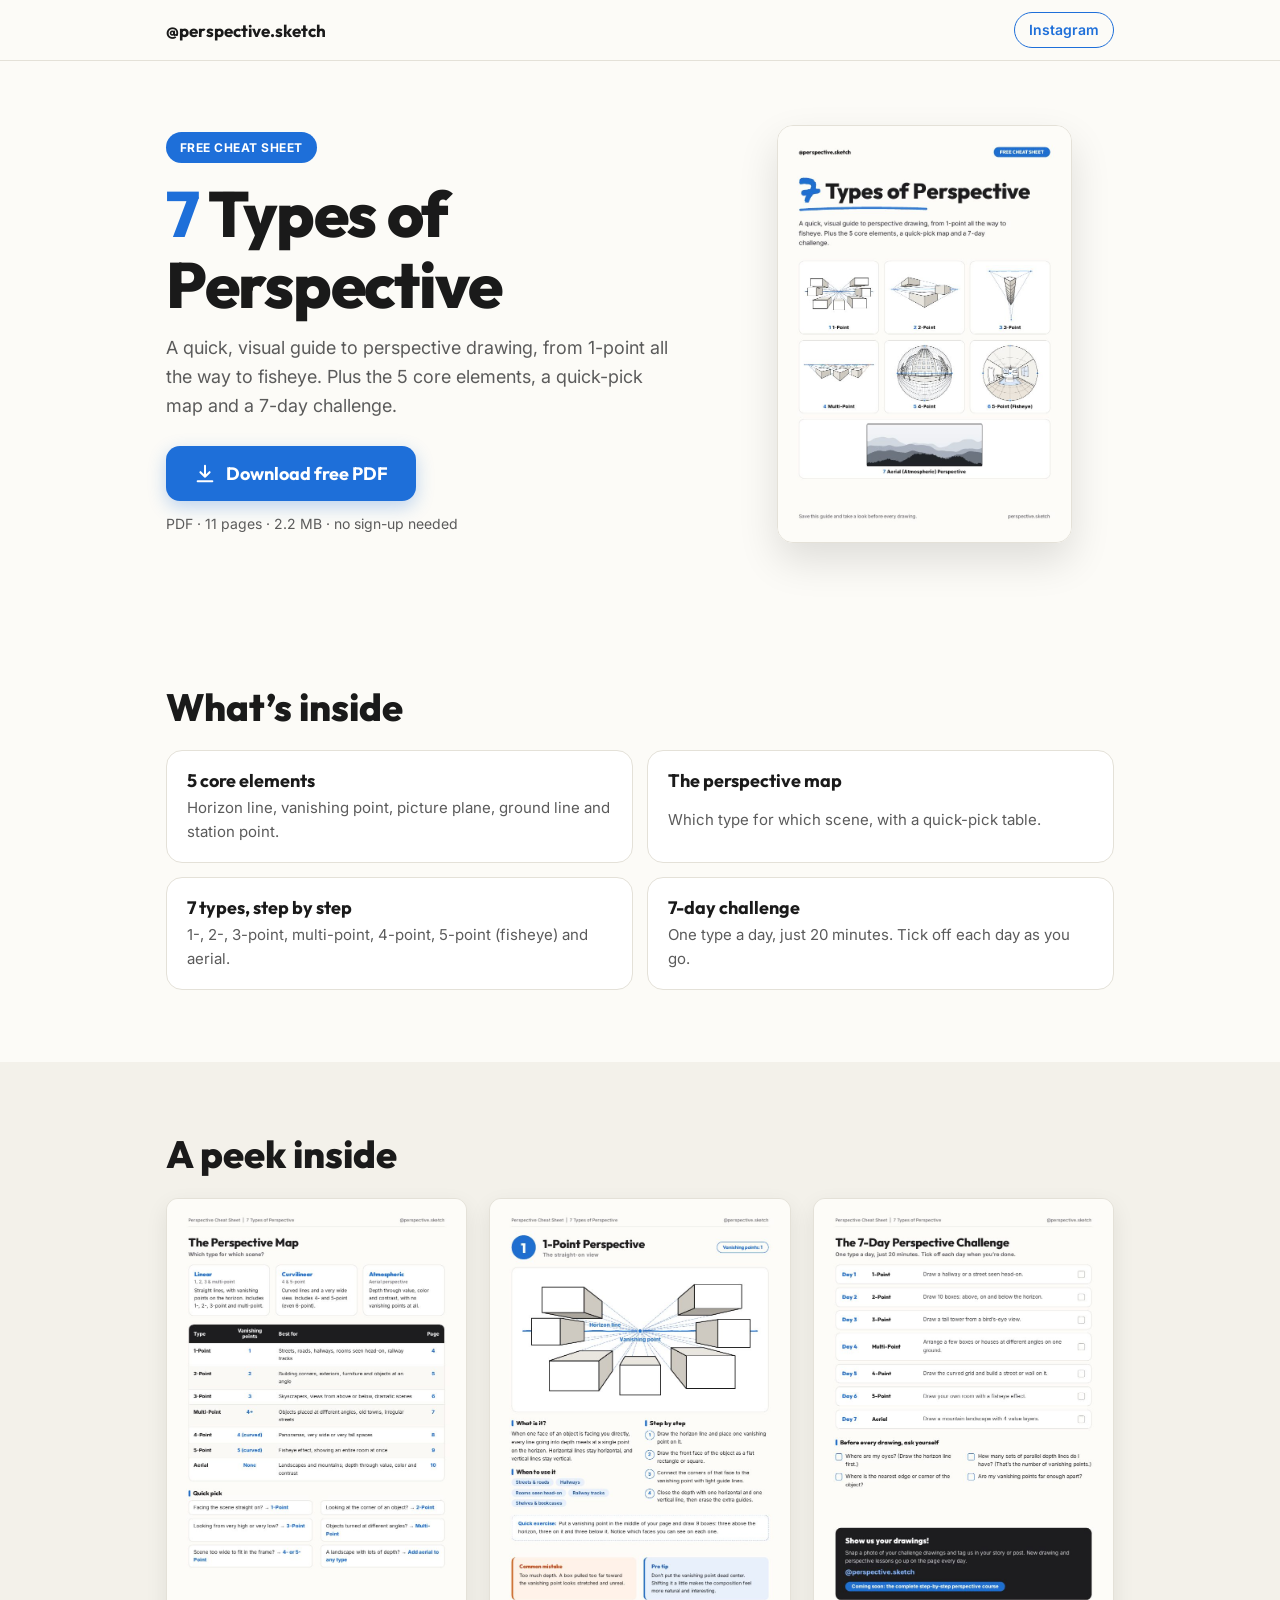
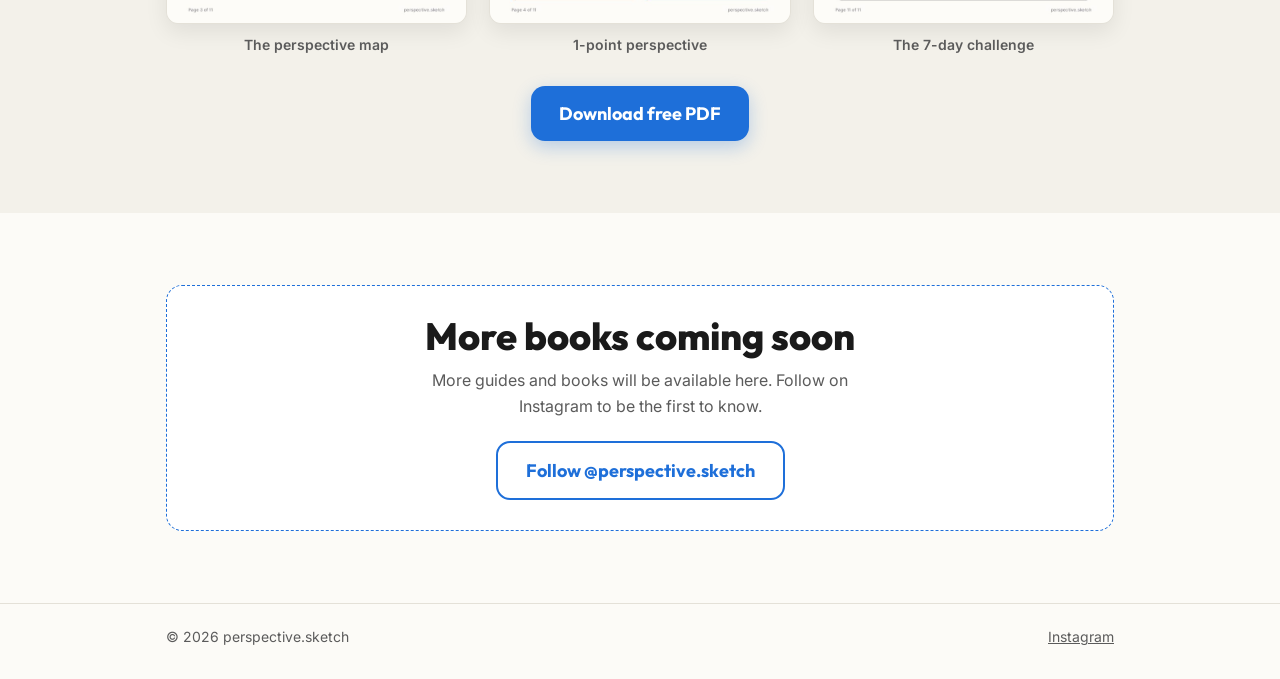
==== index.html @ 7cd2d67f "Add landing page with free perspective cheat sheet download Static site: hero with download button, " ====
<!doctype html>
<html lang="en">
<head>
  <meta charset="utf-8">
  <meta name="viewport" content="width=device-width, initial-scale=1">
  <title>7 Types of Perspective – Free Cheat Sheet | perspective.sketch</title>
  <meta name="description" content="A free, visual guide to perspective drawing: 1-point to fisheye, the 5 core elements, a quick-pick map and a 7-day challenge. Download the PDF.">
  <meta property="og:title" content="7 Types of Perspective – Free Cheat Sheet">
  <meta property="og:description" content="Free 11-page PDF: every type of perspective drawing, step by step, plus a 7-day challenge.">
  <meta property="og:type" content="website">
  <meta name="theme-color" content="#1e6fd9">
  <link rel="icon" href="assets/favicon.svg" type="image/svg+xml">
  <link rel="preconnect" href="https://fonts.googleapis.com">
  <link rel="preconnect" href="https://fonts.gstatic.com" crossorigin>
  <link href="https://fonts.googleapis.com/css2?family=Inter:wght@400;500;600&family=Outfit:wght@600;700;800&display=swap" rel="stylesheet">
  <link rel="stylesheet" href="assets/style.css">
</head>
<body>

<header class="site-header">
  <div class="wrap bar">
    <a class="brand" href="./">@perspective.sketch</a>
    <a class="pill" href="https://www.instagram.com/perspective.sketch/" rel="noopener">Instagram</a>
  </div>
</header>

<main>
  <section class="hero">
    <div class="wrap hero-grid">
      <div class="hero-text">
        <span class="badge">Free cheat sheet</span>
        <h1><span class="seven">7</span> Types of Perspective</h1>
        <p class="lead">A quick, visual guide to perspective drawing, from 1-point all the way to fisheye. Plus the 5 core elements, a quick-pick map and a 7-day challenge.</p>

        <a class="btn" href="downloads/7-types-of-perspective-cheat-sheet.pdf" download>
          <svg viewBox="0 0 24 24" width="22" height="22" aria-hidden="true"><path fill="none" stroke="currentColor" stroke-width="2.2" stroke-linecap="round" stroke-linejoin="round" d="M12 3v12m0 0l-5-5m5 5l5-5M4 20h16"/></svg>
          Download free PDF
        </a>
        <p class="meta">PDF · 11 pages · 2.2 MB · no sign-up needed</p>
      </div>

      <a class="cover" href="downloads/7-types-of-perspective-cheat-sheet.pdf" download aria-label="Download the cheat sheet">
        <img src="assets/img/cover.jpg" width="827" height="1170" alt="Cover of the 7 Types of Perspective cheat sheet">
      </a>
    </div>
  </section>

  <section class="section">
    <div class="wrap">
      <h2>What&rsquo;s inside</h2>
      <ul class="cards">
        <li><b>5 core elements</b><span>Horizon line, vanishing point, picture plane, ground line and station point.</span></li>
        <li><b>The perspective map</b><span>Which type for which scene, with a quick-pick table.</span></li>
        <li><b>7 types, step by step</b><span>1-, 2-, 3-point, multi-point, 4-point, 5-point (fisheye) and aerial.</span></li>
        <li><b>7-day challenge</b><span>One type a day, just 20 minutes. Tick off each day as you go.</span></li>
      </ul>
    </div>
  </section>

  <section class="section alt">
    <div class="wrap">
      <h2>A peek inside</h2>
      <div class="previews">
        <figure><img src="assets/img/preview-map.jpg" loading="lazy" width="827" height="1170" alt="Page 3: the perspective map"><figcaption>The perspective map</figcaption></figure>
        <figure><img src="assets/img/preview-1-point.jpg" loading="lazy" width="827" height="1170" alt="Page 4: 1-point perspective"><figcaption>1-point perspective</figcaption></figure>
        <figure><img src="assets/img/preview-challenge.jpg" loading="lazy" width="827" height="1170" alt="Page 11: the 7-day challenge"><figcaption>The 7-day challenge</figcaption></figure>
      </div>
      <p class="center"><a class="btn" href="downloads/7-types-of-perspective-cheat-sheet.pdf" download>Download free PDF</a></p>
    </div>
  </section>

  <section class="section" id="books">
    <div class="wrap">
      <div class="soon">
        <h2>More books coming soon</h2>
        <p>More guides and books will be available here. Follow on Instagram to be the first to know.</p>
        <a class="btn ghost" href="https://www.instagram.com/perspective.sketch/" rel="noopener">Follow @perspective.sketch</a>
      </div>
    </div>
  </section>
</main>

<footer class="site-footer">
  <div class="wrap">
    <span>&copy; 2026 perspective.sketch</span>
    <a href="https://www.instagram.com/perspective.sketch/" rel="noopener">Instagram</a>
  </div>
</footer>

</body>
</html>
---- assets/style.css ----
:root {
  --bg: #fcfbf7;
  --surface: #ffffff;
  --alt: #f3f1ea;
  --ink: #1a1a1a;
  --muted: #5b5b5b;
  --line: #e4e1d8;
  --blue: #1e6fd9;
  --blue-dark: #1859b0;
  --radius: 16px;
}

* { box-sizing: border-box; }

html { -webkit-text-size-adjust: 100%; scroll-behavior: smooth; }

body {
  margin: 0;
  background: var(--bg);
  color: var(--ink);
  font: 400 16px/1.6 Inter, ui-sans-serif, system-ui, -apple-system, "Segoe UI", Roboto, sans-serif;
}

img { max-width: 100%; height: auto; display: block; }

.wrap { width: 100%; max-width: 980px; margin: 0 auto; padding: 0 16px; }

h1, h2 { font-family: Outfit, Inter, system-ui, sans-serif; line-height: 1.1; margin: 0; }

/* header */
.site-header { border-bottom: 1px solid var(--line); background: var(--bg); }
.bar { display: flex; align-items: center; justify-content: space-between; height: 60px; }
.brand { font: 700 17px Outfit, Inter, sans-serif; color: var(--ink); text-decoration: none; }
.pill {
  font-weight: 600; font-size: 14px; color: var(--blue); text-decoration: none;
  border: 1.5px solid var(--blue); padding: 6px 14px; border-radius: 999px;
}
.pill:hover { background: var(--blue); color: #fff; }

/* hero */
.hero { padding: 36px 0 48px; }
.hero-grid { display: grid; gap: 32px; align-items: center; }
.badge {
  display: inline-block; background: var(--blue); color: #fff; font-weight: 700; font-size: 12px;
  letter-spacing: .04em; text-transform: uppercase; padding: 6px 14px; border-radius: 999px;
}
h1 { font-size: clamp(40px, 11vw, 64px); font-weight: 800; margin: 16px 0 14px; letter-spacing: -.02em; }
.seven { color: var(--blue); }
.lead { font-size: 18px; color: var(--muted); margin: 0 0 26px; max-width: 34em; }
.meta { font-size: 14px; color: var(--muted); margin: 12px 0 0; }

.btn {
  display: inline-flex; align-items: center; justify-content: center; gap: 10px;
  background: var(--blue); color: #fff; text-decoration: none;
  font: 700 18px Outfit, Inter, sans-serif; padding: 16px 28px; border-radius: 14px;
  box-shadow: 0 6px 18px rgba(30, 111, 217, .28);
  transition: background .15s, transform .15s;
}
.btn:hover { background: var(--blue-dark); transform: translateY(-1px); }
.btn:focus-visible, .pill:focus-visible, .cover:focus-visible, a:focus-visible { outline: 3px solid #0b3d85; outline-offset: 3px; }
.hero-text .btn { width: 100%; }
.btn.ghost { background: transparent; color: var(--blue); border: 2px solid var(--blue); box-shadow: none; }
.btn.ghost:hover { background: var(--blue); color: #fff; }

.cover { justify-self: center; width: min(78%, 360px); border-radius: var(--radius); overflow: hidden;
  border: 1px solid var(--line); box-shadow: 0 18px 40px rgba(0, 0, 0, .12); transition: transform .2s; }
.cover:hover { transform: rotate(-1deg) scale(1.01); }

/* sections */
.section { padding: 48px 0; }
.section.alt { background: var(--alt); }
.section h2 { font-size: clamp(28px, 7vw, 38px); font-weight: 800; margin-bottom: 22px; }
.center { text-align: center; margin: 30px 0 0; }

.cards { list-style: none; margin: 0; padding: 0; display: grid; gap: 14px; }
.cards li {
  background: var(--surface); border: 1px solid var(--line); border-radius: var(--radius);
  padding: 18px 20px; display: grid; gap: 4px;
}
.cards b { font: 700 18px Outfit, Inter, sans-serif; }
.cards span { color: var(--muted); font-size: 15px; }

.previews { display: grid; gap: 22px; }
.previews figure { margin: 0; }
.previews img { border: 1px solid var(--line); border-radius: 12px; box-shadow: 0 8px 22px rgba(0, 0, 0, .08); background: #fff; }
.previews figcaption { margin-top: 10px; font-weight: 600; font-size: 14px; color: var(--muted); text-align: center; }

.soon {
  background: var(--surface); border: 1.5px dashed var(--blue); border-radius: var(--radius);
  padding: 30px 22px; text-align: center;
}
.soon h2 { margin-bottom: 10px; }
.soon p { color: var(--muted); margin: 0 auto 22px; max-width: 30em; }

/* footer */
.site-footer { border-top: 1px solid var(--line); padding: 22px 0 30px; font-size: 14px; color: var(--muted); }
.site-footer .wrap { display: flex; justify-content: space-between; gap: 12px; flex-wrap: wrap; }
.site-footer a { color: var(--muted); }

/* desktop */
@media (min-width: 760px) {
  .hero { padding: 64px 0 72px; }
  .hero-grid { grid-template-columns: 1.15fr .85fr; gap: 56px; }
  .hero-text .btn { width: auto; }
  .cards { grid-template-columns: repeat(2, 1fr); }
  .previews { grid-template-columns: repeat(3, 1fr); }
  .section { padding: 72px 0; }
}

@media (prefers-reduced-motion: reduce) {
  html { scroll-behavior: auto; }
  .btn, .cover { transition: none; }
}
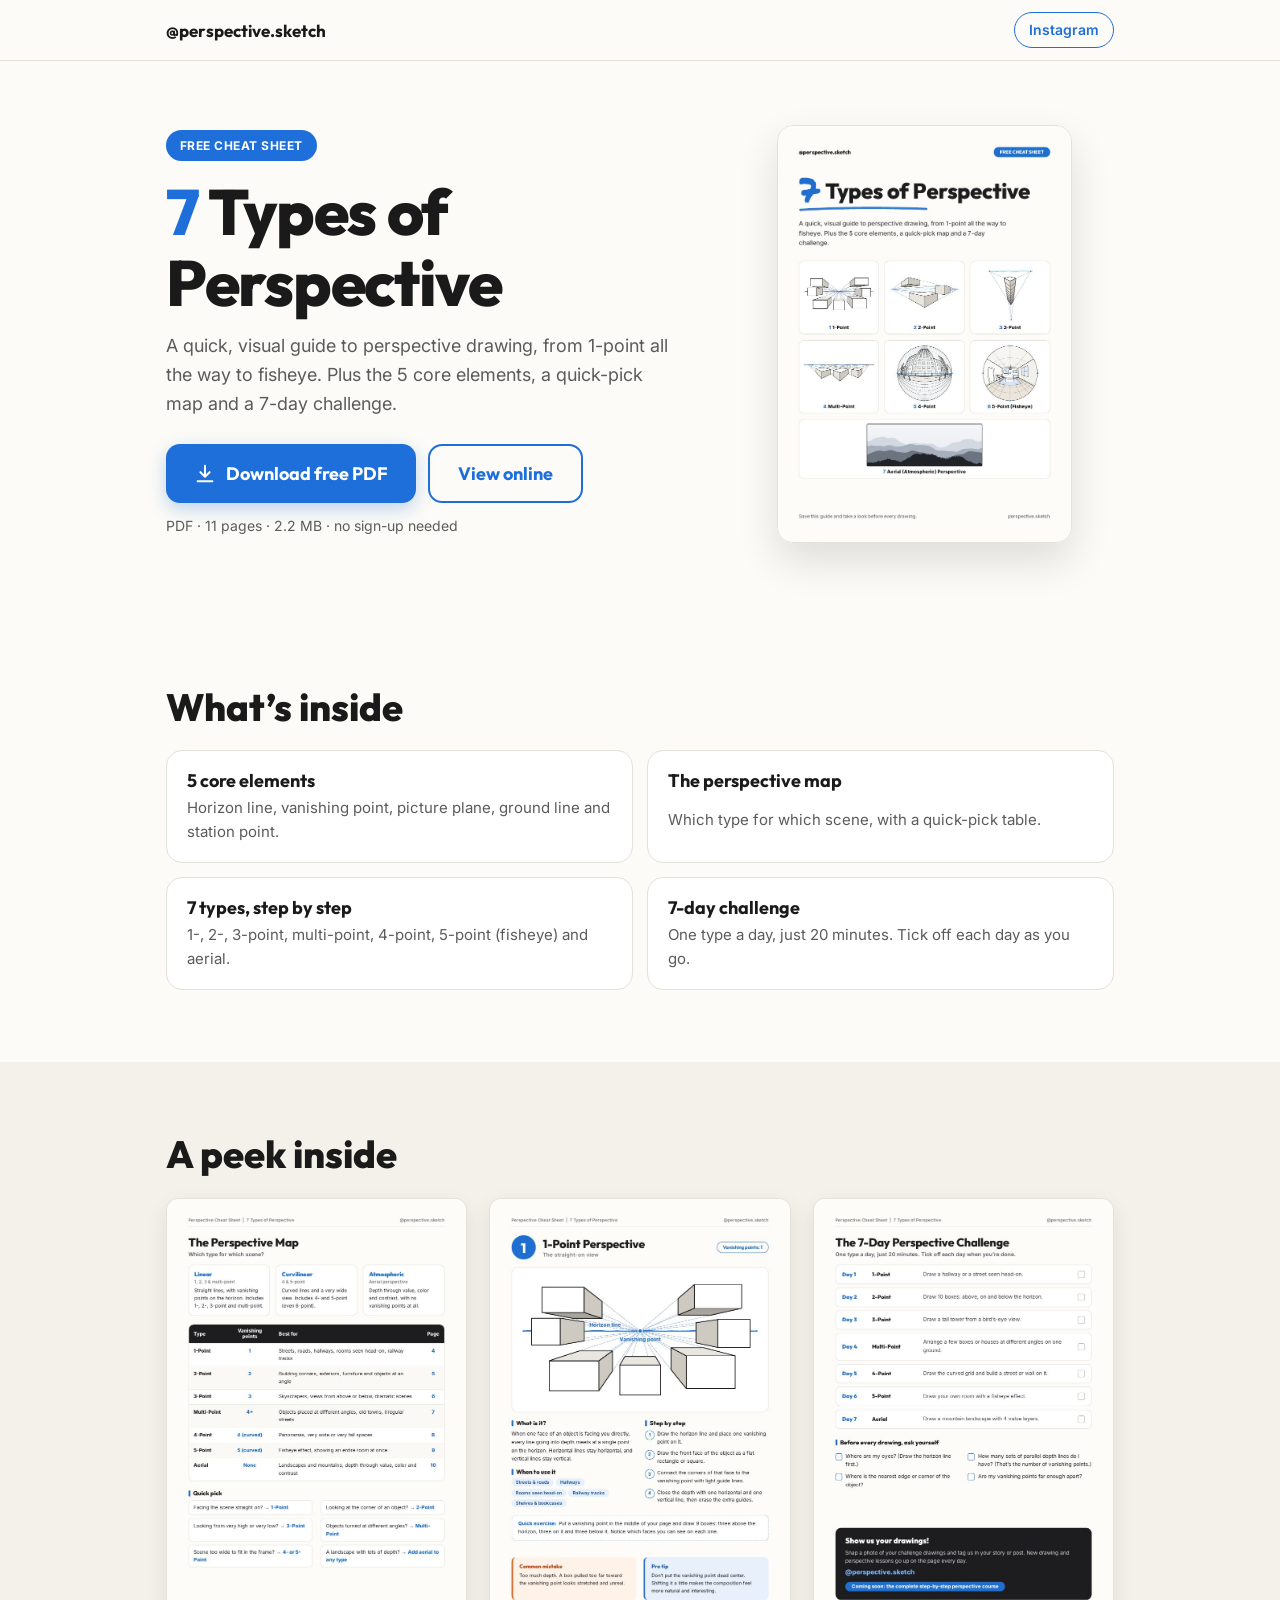
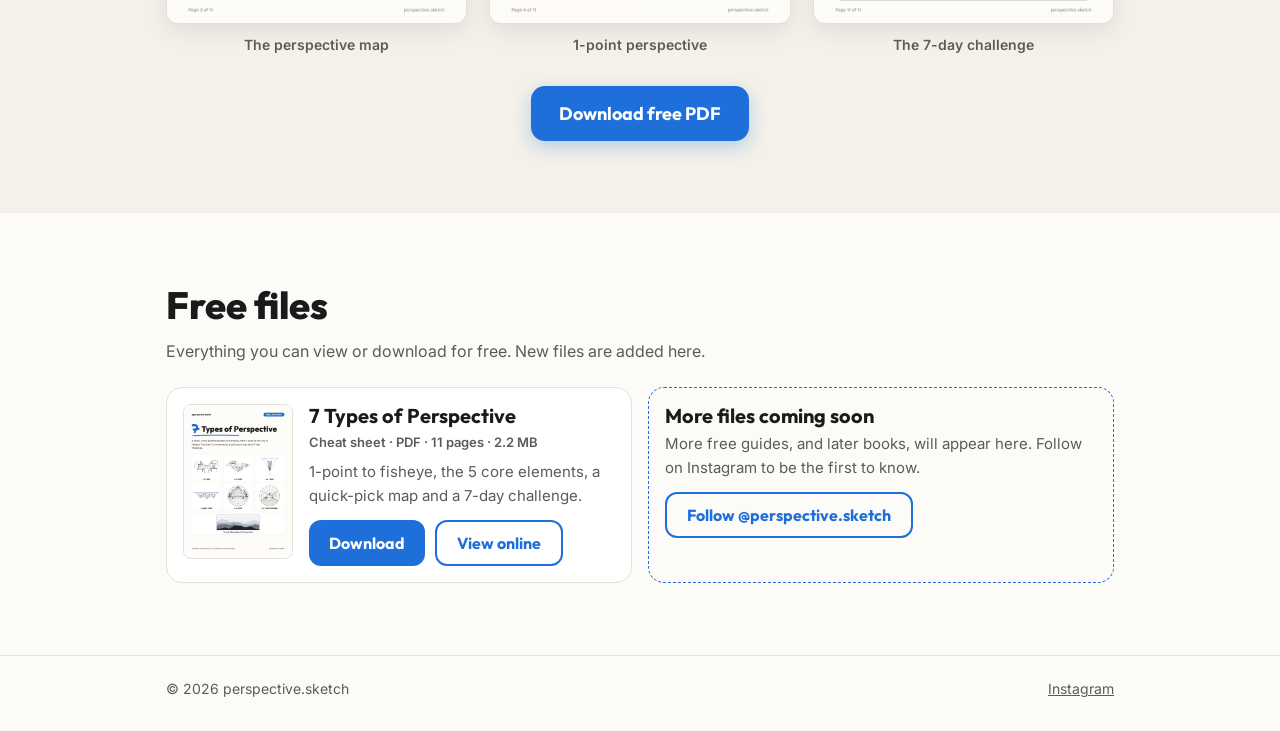
==== commit 40f26f10: "Turn the page into a free-files library with view and download buttons Hero gets a "View online" but" ====
--- a/index.html
+++ b/index.html
@@ -32,10 +32,13 @@
         <h1><span class="seven">7</span> Types of Perspective</h1>
         <p class="lead">A quick, visual guide to perspective drawing, from 1-point all the way to fisheye. Plus the 5 core elements, a quick-pick map and a 7-day challenge.</p>
 
-        <a class="btn" href="downloads/7-types-of-perspective-cheat-sheet.pdf" download>
-          <svg viewBox="0 0 24 24" width="22" height="22" aria-hidden="true"><path fill="none" stroke="currentColor" stroke-width="2.2" stroke-linecap="round" stroke-linejoin="round" d="M12 3v12m0 0l-5-5m5 5l5-5M4 20h16"/></svg>
-          Download free PDF
-        </a>
+        <div class="actions">
+          <a class="btn" href="downloads/7-types-of-perspective-cheat-sheet.pdf" download>
+            <svg viewBox="0 0 24 24" width="22" height="22" aria-hidden="true"><path fill="none" stroke="currentColor" stroke-width="2.2" stroke-linecap="round" stroke-linejoin="round" d="M12 3v12m0 0l-5-5m5 5l5-5M4 20h16"/></svg>
+            Download free PDF
+          </a>
+          <a class="btn ghost" href="downloads/7-types-of-perspective-cheat-sheet.pdf" target="_blank" rel="noopener">View online</a>
+        </div>
         <p class="meta">PDF · 11 pages · 2.2 MB · no sign-up needed</p>
       </div>
 
@@ -69,13 +72,35 @@
     </div>
   </section>
 
-  <section class="section" id="books">
+  <section class="section" id="files">
     <div class="wrap">
-      <div class="soon">
-        <h2>More books coming soon</h2>
-        <p>More guides and books will be available here. Follow on Instagram to be the first to know.</p>
-        <a class="btn ghost" href="https://www.instagram.com/perspective.sketch/" rel="noopener">Follow @perspective.sketch</a>
-      </div>
+      <h2>Free files</h2>
+      <p class="section-lead">Everything you can view or download for free. New files are added here.</p>
+
+      <ul class="files">
+        <li class="file-card">
+          <img src="assets/img/cover.jpg" loading="lazy" width="827" height="1170" alt="Cover: 7 Types of Perspective">
+          <div class="file-body">
+            <h3>7 Types of Perspective</h3>
+            <p class="file-meta">Cheat sheet · PDF · 11 pages · 2.2 MB</p>
+            <p>1-point to fisheye, the 5 core elements, a quick-pick map and a 7-day challenge.</p>
+            <div class="file-actions">
+              <a class="btn sm" href="downloads/7-types-of-perspective-cheat-sheet.pdf" download>Download</a>
+              <a class="btn sm ghost" href="downloads/7-types-of-perspective-cheat-sheet.pdf" target="_blank" rel="noopener">View online</a>
+            </div>
+          </div>
+        </li>
+
+        <li class="file-card more">
+          <div class="file-body">
+            <h3>More files coming soon</h3>
+            <p>More free guides, and later books, will appear here. Follow on Instagram to be the first to know.</p>
+            <div class="file-actions">
+              <a class="btn sm ghost" href="https://www.instagram.com/perspective.sketch/" rel="noopener">Follow @perspective.sketch</a>
+            </div>
+          </div>
+        </li>
+      </ul>
     </div>
   </section>
 </main>
--- a/assets/style.css
+++ b/assets/style.css
@@ -58,7 +58,9 @@
 }
 .btn:hover { background: var(--blue-dark); transform: translateY(-1px); }
 .btn:focus-visible, .pill:focus-visible, .cover:focus-visible, a:focus-visible { outline: 3px solid #0b3d85; outline-offset: 3px; }
-.hero-text .btn { width: 100%; }
+.actions { display: grid; gap: 12px; }
+.actions .btn { width: 100%; }
+.btn.sm { font-size: 16px; padding: 11px 20px; border-radius: 12px; box-shadow: none; }
 .btn.ghost { background: transparent; color: var(--blue); border: 2px solid var(--blue); box-shadow: none; }
 .btn.ghost:hover { background: var(--blue); color: #fff; }
 
@@ -85,12 +87,20 @@
 .previews img { border: 1px solid var(--line); border-radius: 12px; box-shadow: 0 8px 22px rgba(0, 0, 0, .08); background: #fff; }
 .previews figcaption { margin-top: 10px; font-weight: 600; font-size: 14px; color: var(--muted); text-align: center; }
 
-.soon {
-  background: var(--surface); border: 1.5px dashed var(--blue); border-radius: var(--radius);
-  padding: 30px 22px; text-align: center;
+.section-lead { color: var(--muted); margin: -10px 0 22px; }
+
+.files { list-style: none; margin: 0; padding: 0; display: grid; gap: 16px; }
+.file-card {
+  display: flex; gap: 16px; align-items: flex-start;
+  background: var(--surface); border: 1px solid var(--line); border-radius: var(--radius); padding: 16px;
 }
-.soon h2 { margin-bottom: 10px; }
-.soon p { color: var(--muted); margin: 0 auto 22px; max-width: 30em; }
+.file-card > img { width: 92px; flex: none; border: 1px solid var(--line); border-radius: 8px; }
+.file-body { min-width: 0; }
+.file-body h3 { font: 700 20px/1.2 Outfit, Inter, sans-serif; margin: 0 0 4px; }
+.file-body p { margin: 0 0 12px; color: var(--muted); font-size: 15px; }
+.file-body .file-meta { font-size: 13px; font-weight: 600; margin-bottom: 8px; }
+.file-actions { display: flex; flex-wrap: wrap; gap: 10px; }
+.file-card.more { border: 1.5px dashed var(--blue); background: transparent; }
 
 /* footer */
 .site-footer { border-top: 1px solid var(--line); padding: 22px 0 30px; font-size: 14px; color: var(--muted); }
@@ -101,7 +111,10 @@
 @media (min-width: 760px) {
   .hero { padding: 64px 0 72px; }
   .hero-grid { grid-template-columns: 1.15fr .85fr; gap: 56px; }
-  .hero-text .btn { width: auto; }
+  .actions { grid-auto-flow: column; justify-content: start; }
+  .actions .btn { width: auto; }
+  .files { grid-template-columns: repeat(2, 1fr); }
+  .file-card > img { width: 110px; }
   .cards { grid-template-columns: repeat(2, 1fr); }
   .previews { grid-template-columns: repeat(3, 1fr); }
   .section { padding: 72px 0; }
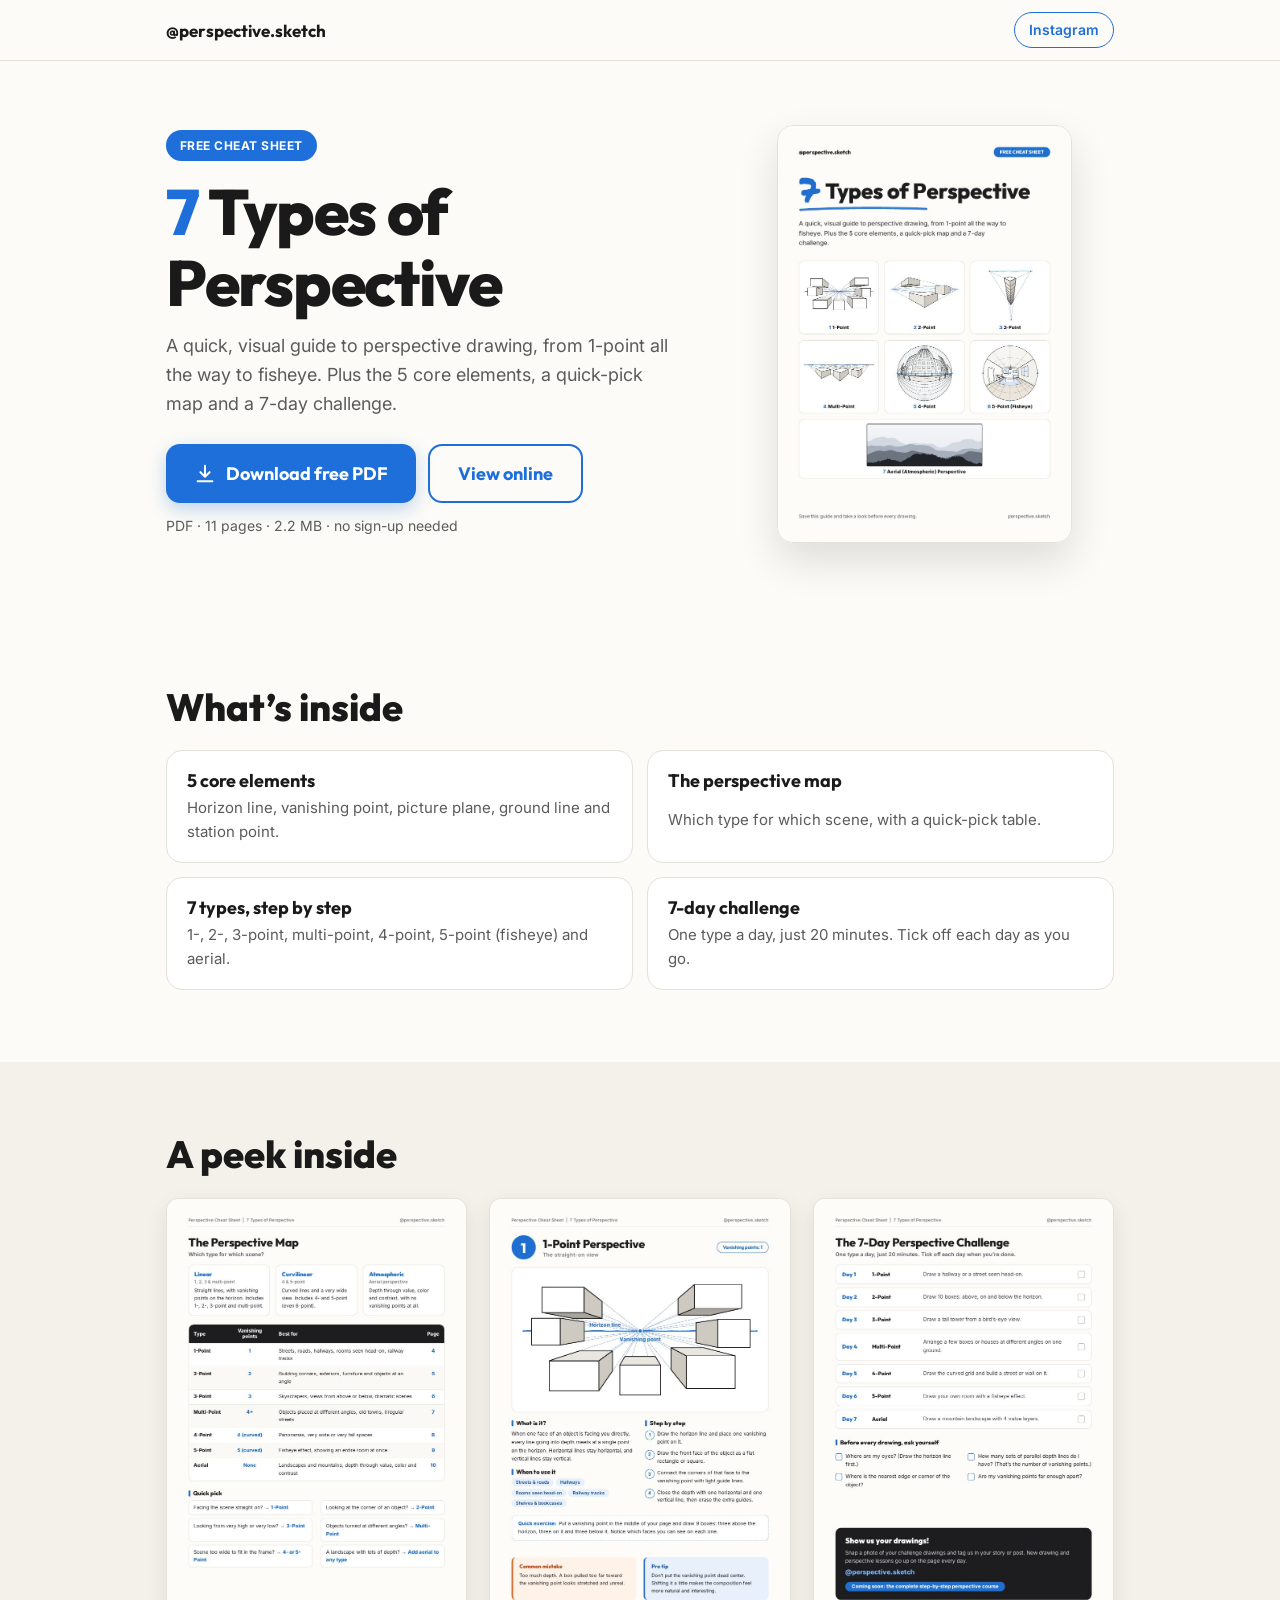
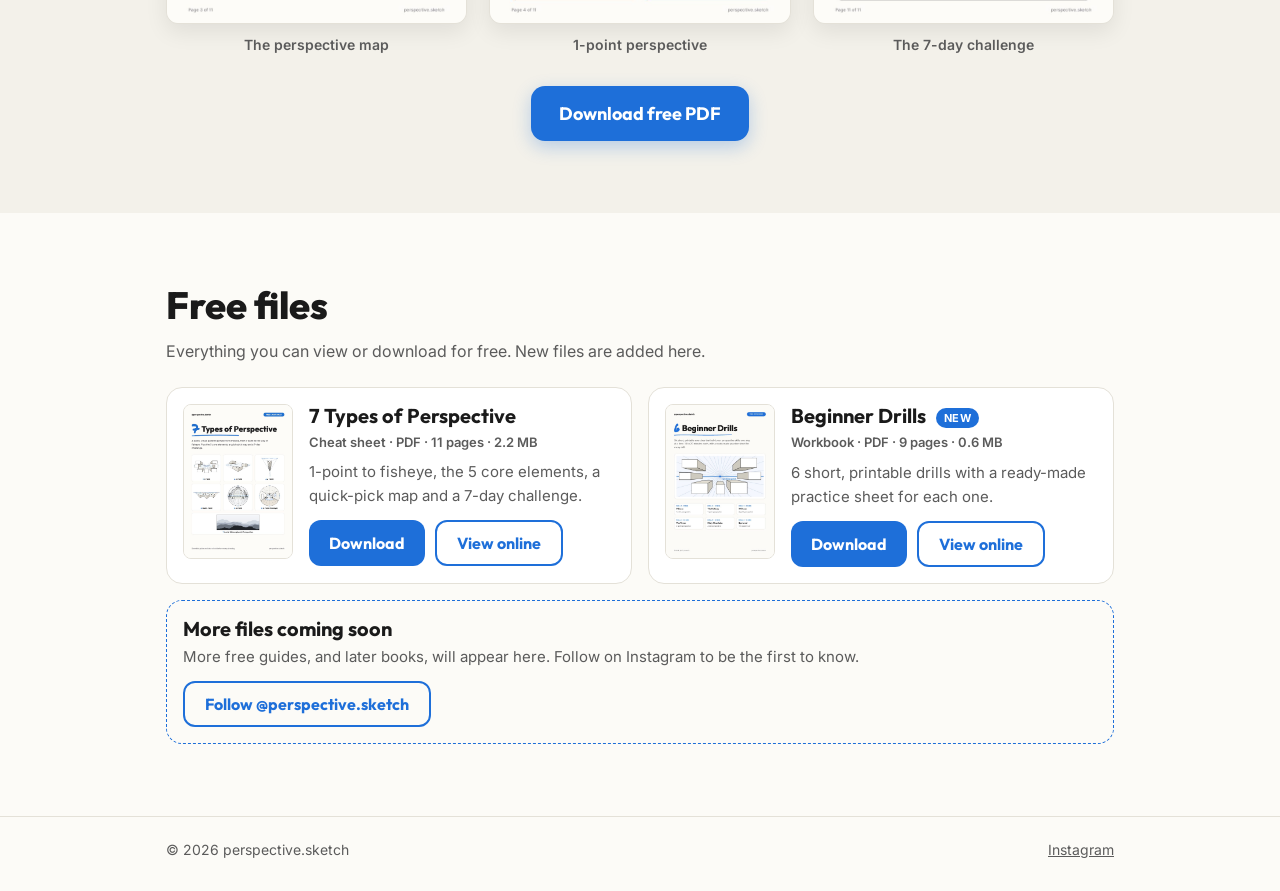
==== commit 4c6e535f: "Add Beginner Drills workbook (6 printable drills) to the free files New 9-page PDF with a practice s" ====
--- a/index.html
+++ b/index.html
@@ -91,6 +91,19 @@
           </div>
         </li>
 
+        <li class="file-card">
+          <img src="assets/img/drills-cover.jpg" loading="lazy" width="744" height="1052" alt="Cover: Perspective Beginner Drills">
+          <div class="file-body">
+            <h3>Beginner Drills <span class="tag-new">New</span></h3>
+            <p class="file-meta">Workbook · PDF · 9 pages · 0.6 MB</p>
+            <p>6 short, printable drills with a ready-made practice sheet for each one.</p>
+            <div class="file-actions">
+              <a class="btn sm" href="downloads/perspective-beginner-drills.pdf" download>Download</a>
+              <a class="btn sm ghost" href="downloads/perspective-beginner-drills.pdf" target="_blank" rel="noopener">View online</a>
+            </div>
+          </div>
+        </li>
+
         <li class="file-card more">
           <div class="file-body">
             <h3>More files coming soon</h3>
--- a/assets/style.css
+++ b/assets/style.css
@@ -100,6 +100,7 @@
 .file-body p { margin: 0 0 12px; color: var(--muted); font-size: 15px; }
 .file-body .file-meta { font-size: 13px; font-weight: 600; margin-bottom: 8px; }
 .file-actions { display: flex; flex-wrap: wrap; gap: 10px; }
+.tag-new { display: inline-block; vertical-align: middle; margin-left: 6px; background: var(--blue); color: #fff; font: 700 11px Inter, sans-serif; letter-spacing: .04em; text-transform: uppercase; padding: 3px 8px; border-radius: 99px; }
 .file-card.more { border: 1.5px dashed var(--blue); background: transparent; }
 
 /* footer */
@@ -115,6 +116,7 @@
   .actions .btn { width: auto; }
   .files { grid-template-columns: repeat(2, 1fr); }
   .file-card > img { width: 110px; }
+  .file-card.more { grid-column: 1 / -1; }
   .cards { grid-template-columns: repeat(2, 1fr); }
   .previews { grid-template-columns: repeat(3, 1fr); }
   .section { padding: 72px 0; }
